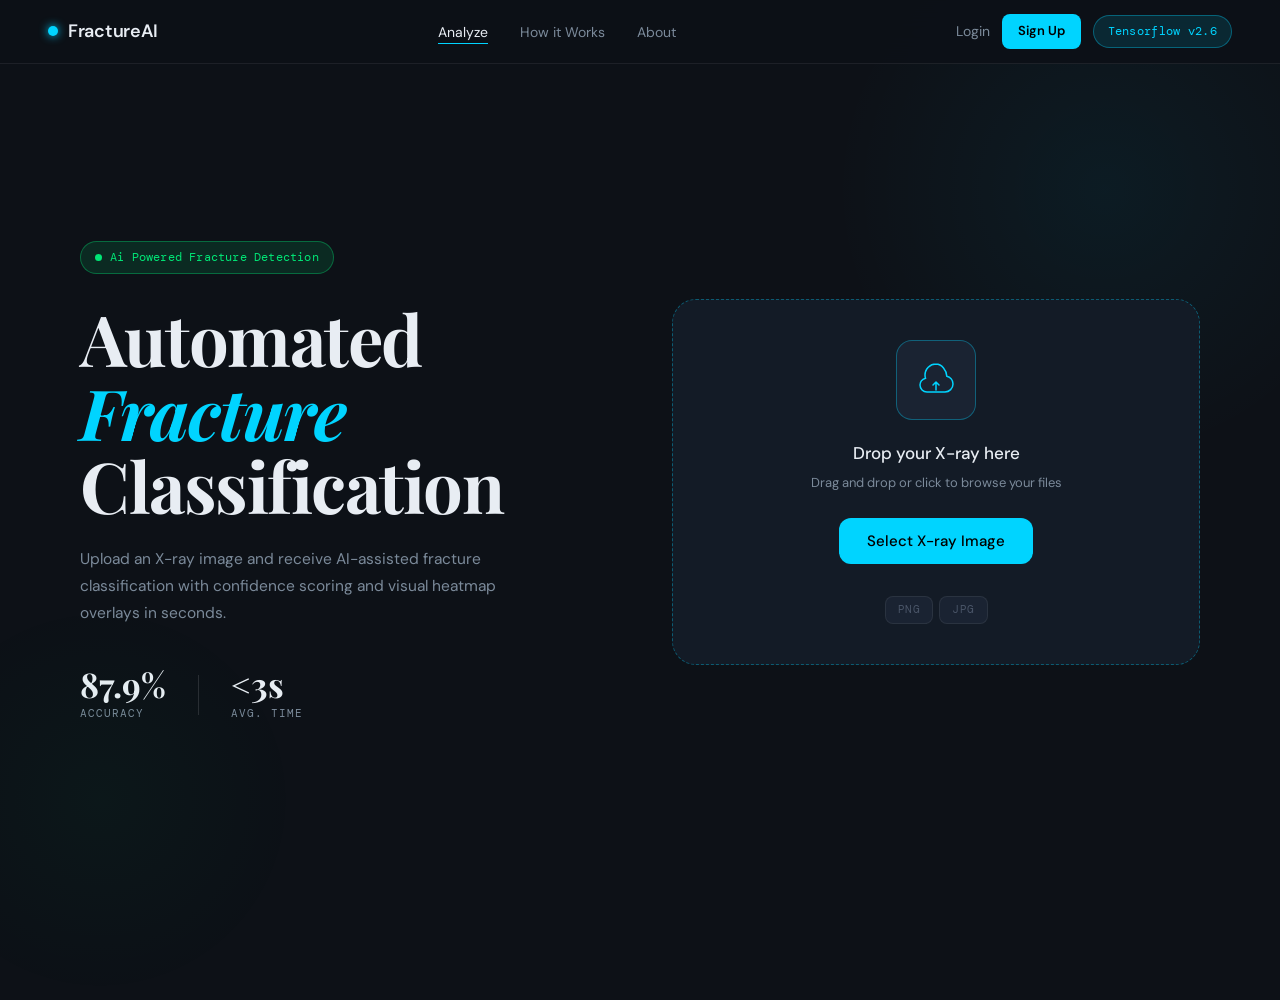
==== index.html @ 962eedee "Initial commit" ====
<!DOCTYPE html>
<html lang="en">
<head>
  <meta charset="UTF-8" />
  <meta name="viewport" content="width=device-width, initial-scale=1.0" />
  <title>FractureAI — Automated Fracture Classification</title>
  <link rel="preconnect" href="https://fonts.googleapis.com" />
  <link href="https://fonts.googleapis.com/css2?family=Playfair+Display:ital,wght@0,700;1,700&family=DM+Mono:wght@400;500&family=DM+Sans:wght@300;400;500;600&display=swap" rel="stylesheet" />
  <link rel="stylesheet" href="style.css" />
</head>
<body>

  <!-- ── NAVBAR ── -->
  <nav class="navbar">
    <a class="logo" href="index.html">
      <span class="logo-dot"></span>
      FractureAI
    </a>
    <ul class="nav-links">
      <li><a href="index.html" class="active">Analyze</a></li>
      <li><a href="how-it-works.html">How it Works</a></li>
      <li><a href="about.html">About</a></li>
    </ul>
    <div class="nav-right">
      <span class="tf-badge">Tensorflow v2.6</span>
    </div>
  </nav>

  <!-- ── HERO / UPLOAD SECTION ── -->
  <main>

    <!-- STATE 1: Upload -->
    <section class="hero" id="state-upload">
      <div class="hero-left">
        <div class="hero-badge">
          <span class="badge-dot"></span>
          Ai Powered Fracture Detection
        </div>
        <h1>Automated<br><em>Fracture</em><br>Classification</h1>
        <p class="hero-desc">
          Upload an X-ray image and receive AI-assisted fracture classification
          with confidence scoring and visual heatmap overlays in seconds.
        </p>
        <div class="stats-row">
          <div class="stat">
            <span class="stat-val">87.9%</span>
            <span class="stat-label">Accuracy</span>
          </div>
          <div class="stat-divider"></div>
          <div class="stat">
            <span class="stat-val">&lt;3s</span>
            <span class="stat-label">Avg. Time</span>
          </div>
        </div>
      </div>

      <div class="hero-right">
        <div class="upload-card" id="dropZone">
          <div class="upload-icon">
            <svg width="40" height="40" viewBox="0 0 40 40" fill="none">
              <path d="M20 4C14 4 9 9 9 15c0 1.2.2 2.3.5 3.3C6 19.5 4 22 4 25c0 3.9 3.1 7 7 7h18c4.4 0 8-3.6 8-8 0-3.8-2.6-7-6.2-7.8C30.6 10.4 25.8 4 20 4z" stroke="currentColor" stroke-width="1.5" fill="none"/>
              <path d="M20 22v8M17 25l3-3 3 3" stroke="currentColor" stroke-width="1.5" stroke-linecap="round" stroke-linejoin="round"/>
            </svg>
          </div>
          <p class="upload-title">Drop your X-ray here</p>
          <p class="upload-sub">Drag and drop or click to browse your files</p>
          <button class="btn btn-cyan" id="selectBtn" type="button">Select X-ray Image</button>
          <div class="fmt-badges">
            <span class="fmt-badge">PNG</span>
            <span class="fmt-badge">JPG</span>
          </div>
          <input type="file" id="fileInput" accept="image/png,image/jpeg,image/jpg" />
        </div>
      </div>
    </section>

    <!-- STATE 2: File Selected — Ready to Submit -->
    <section class="hero hidden" id="state-ready">
      <div class="hero-left">
        <div class="hero-badge">
          <span class="badge-dot"></span>
          Ai Powered Fracture Detection
        </div>
        <h1>Automated<br><em>Fracture</em><br>Classification</h1>
        <p class="hero-desc">
          Upload an X-ray image and receive AI-assisted fracture classification
          with confidence scoring and visual heatmap overlays in seconds.
        </p>
        <div class="stats-row">
          <div class="stat">
            <span class="stat-val">87.9%</span>
            <span class="stat-label">Accuracy</span>
          </div>
          <div class="stat-divider"></div>
          <div class="stat">
            <span class="stat-val">&lt;3s</span>
            <span class="stat-label">Avg. Time</span>
          </div>
        </div>
      </div>

      <div class="hero-right">
        <div class="upload-card uploaded">
          <div class="upload-preview-box">
            <img id="previewImg" src="" alt="X-ray preview" />
          </div>
          <p class="upload-filename" id="uploadFilename">image.png</p>
          <button class="btn btn-green" type="button" disabled>
            <svg width="16" height="16" viewBox="0 0 16 16" fill="none">
              <path d="M3 8l3.5 3.5L13 5" stroke="currentColor" stroke-width="2" stroke-linecap="round" stroke-linejoin="round"/>
            </svg>
            Uploaded
          </button>
          <div class="fmt-badges">
            <span class="fmt-badge">PNG</span>
            <span class="fmt-badge">JPG</span>
          </div>
        </div>
        <button class="btn btn-cyan btn-full" id="startBtn" type="button">
          Start Analysis
          <svg width="16" height="16" viewBox="0 0 16 16" fill="none">
            <path d="M6 4l5 4-5 4" stroke="currentColor" stroke-width="1.8" stroke-linecap="round" stroke-linejoin="round"/>
          </svg>
        </button>
      </div>
    </section>

    <!-- STATE 3: Analyzing -->
    <section class="analyzing-wrap hidden" id="state-analyzing">
      <div class="status-pill cyan-pill">
        <span class="pulse-dot cyan"></span>
        Analyzing...
      </div>

      <div class="analyzing-grid">
        <!-- Preview -->
        <div class="analysis-img-box">
          <img id="analyzingImg" src="" alt="X-ray being analyzed" />
        </div>

        <!-- Circle progress -->
        <div class="progress-wrap">
          <div class="circle-progress">
            <svg class="circle-svg" viewBox="0 0 160 160">
              <circle class="circle-track" cx="80" cy="80" r="68"/>
              <circle class="circle-fill" id="circleArc" cx="80" cy="80" r="68"/>
            </svg>
            <div class="circle-inner">
              <span class="circle-pct" id="pctDisplay">0%</span>
            </div>
          </div>
          <p class="progress-label">Processing image...</p>

          <!-- Mini stats shown during analysis -->
          <div class="analyzing-stats">
            <div class="analyzing-stat">
              <span class="analyzing-stat-label">Model</span>
              <span class="analyzing-stat-val">ResNet101</span>
            </div>
            <div class="analyzing-stat">
              <span class="analyzing-stat-label">Folds</span>
              <span class="analyzing-stat-val">5-Fold CV</span>
            </div>
            <div class="analyzing-stat">
              <span class="analyzing-stat-label">Augmentation</span>
              <span class="analyzing-stat-val">±10° rot/shear</span>
            </div>
            <div class="analyzing-stat">
              <span class="analyzing-stat-label">Input</span>
              <span class="analyzing-stat-val">224×224</span>
            </div>
          </div>
        </div>

        <!-- Steps checklist -->
        <ul class="steps-list" id="stepsList">
          <li class="step-item" id="step-0">
            <span class="step-dot"></span>
            Image uploaded and validated
          </li>
          <li class="step-item" id="step-1">
            <span class="step-dot"></span>
            Preprocessing and normalization
          </li>
          <li class="step-item" id="step-2">
            <span class="step-dot"></span>
            CNN feature extraction
          </li>
          <li class="step-item" id="step-3">
            <span class="step-dot"></span>
            Classification and scoring
          </li>
          <li class="step-item" id="step-4">
            <span class="step-dot"></span>
            Grad-CAM heatmap generation
          </li>
        </ul>

        <!-- Info panel filling the empty right space -->
        <div class="analyzing-info-panel">
          <!-- Removed content as requested -->
        </div>
      </div>

      <!-- Error message (hidden until needed) -->
      <div class="error-box hidden" id="errorBox">
        <svg width="18" height="18" viewBox="0 0 18 18" fill="none">
          <circle cx="9" cy="9" r="8" stroke="currentColor" stroke-width="1.5"/>
          <path d="M9 5v4M9 12.5v.5" stroke="currentColor" stroke-width="1.5" stroke-linecap="round"/>
        </svg>
        <span id="errorMsg">Something went wrong. Please try again.</span>
      </div>
    </section>

    <!-- STATE 4: Result -->
    <section class="result-wrap hidden" id="state-result">
      <div class="status-pill green-pill">
        <span class="pulse-dot green"></span>
        Analysis Complete
      </div>

      <div class="result-grid">
        <!-- Left: Image viewer — three panels side by side -->
        <div class="result-left">

          <div class="image-panels">
            <!-- Original -->
            <div class="img-panel">
              <div class="panel-img-box">
                <img id="resultOriginal" src="" alt="Original X-ray" />
              </div>
              <span class="panel-label">Original</span>
            </div>

            <!-- Heatmap -->
            <div class="img-panel">
              <div class="panel-img-box">
                <img id="resultHeatmap" src="" alt="Grad-CAM Heatmap" />
              </div>
              <span class="panel-label">Heatmap</span>
            </div>

            <!-- Light Board -->
            <div class="img-panel">
              <div class="panel-img-box lightboard-mode">
                <img id="resultLightboard" src="" alt="Light Board" />
              </div>
              <span class="panel-label">
                Light Board
                <span class="panel-sublabel">Negatoscope</span>
              </span>
            </div>
          </div>

          <div class="result-actions">
            <button class="btn btn-outline" type="button" id="downloadBtn">
              <svg width="15" height="15" viewBox="0 0 15 15" fill="none">
                <path d="M7.5 2v7m0 0l-3-3m3 3l3-3" stroke="currentColor" stroke-width="1.5" stroke-linecap="round" stroke-linejoin="round"/>
                <path d="M2 11h11" stroke="currentColor" stroke-width="1.5" stroke-linecap="round"/>
              </svg>
              Download
            </button>
            <button class="btn btn-cyan" type="button" onclick="resetToUpload()">New Analysis</button>
          </div>
        </div>

        <!-- Right: Score & metadata -->
        <div class="result-right">
          <!-- Confidence score -->
          <div class="score-card">
            <p class="card-label">CONFIDENCE SCORE</p>
            <p class="score-value" id="scoreValue">—</p>
            <div class="score-bar-bg">
              <div class="score-bar-fill" id="scoreBarFill"></div>
            </div>
          </div>

          <!-- Classification + Time -->
          <div class="info-grid">
            <div class="info-card">
              <p class="card-label">CLASSIFICATION RESULT</p>
              <div id="classificationBadge" class="classification-badge">—</div>
            </div>
            <div class="info-col">
              <div class="info-card">
                <p class="card-label">PROCESS TIME</p>
                <p class="info-value cyan" id="processTime">—</p>
              </div>
              <div class="info-card">
                <p class="card-label">MODEL</p>
                <p class="info-value cyan small">ResNet101</p>
              </div>
            </div>
          </div>

          <!-- Disclaimer -->
          <div class="disclaimer-card">
            <p class="disclaimer-title">Medical Disclaimer</p>
            <p class="disclaimer-text">
              This AI analysis is intended for research and educational purposes only.
              It does not constitute a medical diagnosis. Always consult a licensed
              radiologist or physician for clinical interpretation and treatment decisions.
            </p>
          </div>
        </div>
      </div>
    </section>

  </main>

  <script src="auth.js"></script>
  <script src="main.js"></script>
</body>
</html>
---- style.css ----
/* =============================================
   FractureAI — style.css
   ============================================= */

/* ── Reset & Base ── */
*, *::before, *::after {
  box-sizing: border-box;
  margin: 0;
  padding: 0;
}

:root {
  --bg:           #0d1117;
  --bg-2:         #131b26;
  --bg-3:         #1a2332;
  --bg-4:         #1f2c3d;

  --cyan:         #00d4ff;
  --cyan-dim:     rgba(0, 212, 255, 0.12);
  --cyan-border:  rgba(0, 212, 255, 0.35);

  --green:        #00e676;
  --green-dim:    rgba(0, 230, 118, 0.12);
  --green-border: rgba(0, 230, 118, 0.35);

  --red:          #ff4d4d;
  --red-dim:      rgba(255, 77, 77, 0.12);
  --red-border:   rgba(255, 77, 77, 0.3);

  --orange:       #ff9a3c;
  --orange-dim:   rgba(255, 154, 60, 0.12);
  --orange-border:rgba(255, 154, 60, 0.3);

  --text:         #e8edf3;
  --text-muted:   #7b8a9a;
  --text-faint:   #4a5568;

  --border:       rgba(255, 255, 255, 0.07);
  --border-mid:   rgba(255, 255, 255, 0.12);

  --radius-sm:    8px;
  --radius-md:    12px;
  --radius-lg:    18px;
  --radius-xl:    24px;

  --font-display: 'Playfair Display', serif;
  --font-mono:    'DM Mono', monospace;
  --font-body:    'DM Sans', sans-serif;
}

html {
  scroll-behavior: smooth;
}

body {
  background-color: var(--bg);
  color: var(--text);
  font-family: var(--font-body);
  font-size: 16px;
  line-height: 1.6;
  min-height: 100vh;
  overflow-x: hidden;
}

/* ── Utility ── */
.hidden {
  display: none !important;
}

/* ── NAVBAR ── */
.navbar {
  position: sticky;
  top: 0;
  z-index: 200;
  display: flex;
  align-items: center;
  justify-content: space-between;
  padding: 0 48px;
  height: 64px;
  background: rgba(13, 17, 23, 0.88);
  backdrop-filter: blur(18px);
  -webkit-backdrop-filter: blur(18px);
  border-bottom: 1px solid var(--border);
}

.logo {
  display: flex;
  align-items: center;
  gap: 10px;
  font-size: 18px;
  font-weight: 600;
  letter-spacing: -0.3px;
  color: var(--text);
  text-decoration: none;
  transition: opacity 0.2s;
}

.logo:hover {
  opacity: 0.8;
}

.logo-dot {
  width: 10px;
  height: 10px;
  background: var(--cyan);
  border-radius: 50%;
  box-shadow: 0 0 10px var(--cyan);
  animation: glow-pulse 2.4s ease-in-out infinite;
}

.nav-links {
  display: flex;
  align-items: center;
  gap: 32px;
  list-style: none;
}

.nav-links a {
  color: var(--text-muted);
  text-decoration: none;
  font-size: 14px;
  font-weight: 400;
  transition: color 0.2s;
  padding-bottom: 2px;
  border-bottom: 1.5px solid transparent;
}

.nav-links a:hover {
  color: var(--text);
}

.nav-links a.active {
  color: var(--text);
  border-bottom-color: var(--cyan);
}

.tf-badge {
  padding: 6px 14px;
  border: 1px solid var(--cyan-border);
  border-radius: 20px;
  font-size: 12px;
  font-family: var(--font-mono);
  color: var(--cyan);
  background: var(--cyan-dim);
  letter-spacing: 0.3px;
}

/* ── HERO (Upload States) ── */
.hero {
  display: grid;
  grid-template-columns: 1fr 1fr;
  align-items: center;
  gap: 64px;
  padding: 64px 80px;
  min-height: calc(100vh - 64px);
  position: relative;
}

/* Ambient glow */
.hero::before {
  content: '';
  position: absolute;
  top: -150px;
  right: -100px;
  width: 550px;
  height: 550px;
  background: radial-gradient(circle, rgba(0, 212, 255, 0.055) 0%, transparent 70%);
  pointer-events: none;
}

.hero::after {
  content: '';
  position: absolute;
  bottom: -100px;
  left: -100px;
  width: 400px;
  height: 400px;
  background: radial-gradient(circle, rgba(0, 230, 118, 0.03) 0%, transparent 70%);
  pointer-events: none;
}

/* ── Hero Badge ── */
.hero-badge {
  display: inline-flex;
  align-items: center;
  gap: 8px;
  padding: 6px 14px;
  background: var(--green-dim);
  border: 1px solid var(--green-border);
  border-radius: 20px;
  font-size: 12px;
  font-family: var(--font-mono);
  color: var(--green);
  margin-bottom: 28px;
  letter-spacing: 0.2px;
}

.badge-dot {
  width: 7px;
  height: 7px;
  background: var(--green);
  border-radius: 50%;
  animation: glow-pulse 1.8s ease-in-out infinite;
}

/* ── Hero Heading ── */
.hero-left h1 {
  font-family: var(--font-display);
  font-size: clamp(52px, 5.5vw, 76px);
  font-weight: 700;
  line-height: 1.04;
  letter-spacing: -1.5px;
  margin-bottom: 24px;
  animation: fade-up 0.7s ease both;
}

.hero-left h1 em {
  font-style: italic;
  color: var(--cyan);
}

.hero-desc {
  font-size: 15.5px;
  color: var(--text-muted);
  max-width: 440px;
  margin-bottom: 40px;
  line-height: 1.75;
  animation: fade-up 0.7s 0.1s ease both;
}

/* ── Stats Row ── */
.stats-row {
  display: flex;
  align-items: center;
  gap: 32px;
  animation: fade-up 0.7s 0.2s ease both;
}

.stat {
  display: flex;
  flex-direction: column;
  gap: 4px;
}

.stat-val {
  font-family: var(--font-display);
  font-size: 34px;
  font-weight: 700;
  line-height: 1;
  color: var(--text);
}

.stat-label {
  font-family: var(--font-mono);
  font-size: 11px;
  color: var(--text-muted);
  text-transform: uppercase;
  letter-spacing: 1px;
}

.stat-divider {
  width: 1px;
  height: 40px;
  background: var(--border-mid);
}

/* ── Upload Card ── */
.upload-card {
  background: var(--bg-2);
  border: 1.5px dashed var(--cyan-border);
  border-radius: var(--radius-xl);
  padding: 40px 32px;
  text-align: center;
  transition: border-color 0.3s, background 0.3s;
  position: relative;
}

.upload-card.drag-over {
  border-color: var(--cyan);
  background: rgba(0, 212, 255, 0.05);
}

.upload-card.uploaded {
  border-style: solid;
  border-color: var(--green-border);
}

.upload-icon {
  width: 80px;
  height: 80px;
  background: var(--bg-3);
  border: 1px solid var(--cyan-border);
  border-radius: 16px;
  margin: 0 auto 20px;
  display: flex;
  align-items: center;
  justify-content: center;
  color: var(--cyan);
}

.upload-preview-box {
  width: 100%;
  height: 160px;
  background: var(--bg-3);
  border: 1px solid var(--border-mid);
  border-radius: 12px;
  margin-bottom: 16px;
  overflow: hidden;
  display: flex;
  align-items: center;
  justify-content: center;
}

.upload-preview-box img {
  width: 100%;
  height: 100%;
  object-fit: contain;
}

.upload-title {
  font-size: 17px;
  font-weight: 500;
  margin-bottom: 6px;
  color: var(--text);
}

.upload-sub {
  font-size: 13px;
  color: var(--text-muted);
  margin-bottom: 24px;
}

.upload-filename {
  font-size: 13px;
  font-family: var(--font-mono);
  color: var(--text-muted);
  margin-bottom: 16px;
  overflow: hidden;
  text-overflow: ellipsis;
  white-space: nowrap;
}

#fileInput {
  display: none;
}

.fmt-badge {
  display: inline-block;
  margin-top: 16px;
  padding: 4px 12px;
  background: var(--bg-3);
  border: 1px solid var(--border);
  border-radius: var(--radius-sm);
  font-size: 11px;
  font-family: var(--font-mono);
  color: var(--text-faint);
  letter-spacing: 0.5px;
}

/* ── Buttons ── */
.btn {
  display: inline-flex;
  align-items: center;
  justify-content: center;
  gap: 8px;
  padding: 13px 28px;
  border-radius: var(--radius-md);
  font-size: 15px;
  font-weight: 500;
  font-family: var(--font-body);
  cursor: pointer;
  border: none;
  transition: opacity 0.2s, transform 0.15s, background 0.2s;
}

.btn:active {
  transform: scale(0.97);
}

.btn-cyan {
  background: var(--cyan);
  color: #000;
}

.btn-cyan:hover {
  opacity: 0.88;
}

.btn-green {
  background: var(--green);
  color: #000;
  cursor: default;
}

.btn-outline {
  background: transparent;
  color: var(--text);
  border: 1px solid var(--cyan-border);
}

.btn-outline:hover {
  background: var(--cyan-dim);
}

.btn-full {
  width: 100%;
  margin-top: 16px;
}

/* ── ANALYZING SECTION ── */
.analyzing-wrap {
  padding: 56px 80px;
  min-height: calc(100vh - 64px);
  display: flex;
  flex-direction: column;
  gap: 48px;
}

.status-pill {
  display: inline-flex;
  align-items: center;
  gap: 8px;
  padding: 7px 16px;
  border-radius: 20px;
  font-size: 12px;
  font-family: var(--font-mono);
  width: fit-content;
  letter-spacing: 0.3px;
}

.cyan-pill {
  border: 1px solid var(--cyan-border);
  color: var(--cyan);
  background: var(--cyan-dim);
}

.green-pill {
  border: 1px solid var(--green-border);
  color: var(--green);
  background: var(--green-dim);
}

.pulse-dot {
  width: 7px;
  height: 7px;
  border-radius: 50%;
  animation: glow-pulse 1.5s ease-in-out infinite;
}

.pulse-dot.cyan { background: var(--cyan); }
.pulse-dot.green { background: var(--green); }

/* ── Nav Right ── */
.nav-right {
  display: flex;
  align-items: center;
  gap: 12px;
}

.nav-user {
  display: flex;
  align-items: center;
  gap: 7px;
  font-size: 13px;
  color: var(--text-muted);
  font-family: var(--font-mono);
}

.nav-user-dot {
  width: 7px;
  height: 7px;
  background: var(--green);
  border-radius: 50%;
  box-shadow: 0 0 6px var(--green);
}

.nav-login {
  font-size: 14px;
  color: var(--text-muted);
  text-decoration: none;
  transition: color 0.2s;
}
.nav-login:hover { color: var(--text); }

.btn-signup {
  padding: 7px 16px;
  background: var(--cyan);
  color: #000;
  border-radius: var(--radius-sm);
  font-size: 13px;
  font-weight: 600;
  text-decoration: none;
  transition: opacity 0.2s;
}
.btn-signup:hover { opacity: 0.85; }

.btn-logout {
  padding: 7px 14px;
  background: transparent;
  border: 1px solid var(--border-mid);
  border-radius: var(--radius-sm);
  color: var(--text-muted);
  font-size: 13px;
  cursor: pointer;
  font-family: var(--font-body);
  transition: all 0.2s;
}
.btn-logout:hover {
  border-color: var(--red-border);
  color: var(--red);
}

/* ── Analyzing grid — 4 columns to fill empty space ── */
.analyzing-grid {
  display: grid;
  grid-template-columns: 420px 240px 320px;
  gap: 40px;
  align-items: center;
  justify-content: center;
}

/* Mini stats under circle */
.analyzing-stats {
  display: none;
  flex-direction: column;
  gap: 10px;
  margin-top: 20px;
  width: 100%;
}
.analyzing-stat {
  display: flex;
  justify-content: space-between;
  align-items: center;
  padding: 8px 12px;
  background: var(--bg-3);
  border: 1px solid var(--border);
  border-radius: var(--radius-sm);
}
.analyzing-stat-label {
  font-family: var(--font-mono);
  font-size: 10px;
  letter-spacing: 0.8px;
  color: var(--text-faint);
  text-transform: uppercase;
}
.analyzing-stat-val {
  font-family: var(--font-mono);
  font-size: 11px;
  color: var(--cyan);
}

/* Info panel filling the right side */
.analyzing-info-panel {
  display: none;
}
.analyzing-info-title {
  font-family: var(--font-mono);
  font-size: 11px;
  letter-spacing: 1.2px;
  color: var(--text-muted);
  text-transform: uppercase;
  margin-bottom: 4px;
}
.analyzing-info-item {
  display: flex;
  gap: 14px;
  align-items: flex-start;
}
.analyzing-info-dot {
  flex-shrink: 0;
  width: 8px;
  height: 8px;
  background: var(--cyan);
  border-radius: 50%;
  margin-top: 5px;
  box-shadow: 0 0 6px var(--cyan);
}
.analyzing-info-head {
  font-size: 13px;
  font-weight: 600;
  color: var(--text);
  margin-bottom: 4px;
}
.analyzing-info-text {
  font-size: 12px;
  color: var(--text-muted);
  line-height: 1.6;
}
.analyzing-disclaimer {
  font-size: 11px;
  color: var(--text-faint);
  line-height: 1.6;
  padding-top: 12px;
  border-top: 1px solid var(--border);
  font-family: var(--font-mono);
}

/* Analyzing image box */
.analysis-img-box {
  background: var(--bg-2);
  border: 1px solid var(--cyan-border);
  border-radius: var(--radius-lg);
  overflow: hidden;
  aspect-ratio: 1;
  display: flex;
  align-items: center;
  justify-content: center;
  width: 100%;
  max-width: 420px;
  margin: 0 auto;
}

.analysis-img-box img {
  width: 100%;
  height: 100%;
  object-fit: contain;
}

/* Circle progress */
.progress-wrap {
  display: flex;
  flex-direction: column;
  align-items: center;
  justify-content: center;
  gap: 18px;
}

.circle-progress {
  position: relative;
  width: 210px;
  height: 210px;
}

.circle-svg {
  transform: rotate(-90deg);
  width: 100%;
  height: 100%;
}

.circle-track {
  fill: none;
  stroke: var(--bg-3);
  stroke-width: 8;
}

.circle-fill {
  fill: none;
  stroke: var(--cyan);
  stroke-width: 8;
  stroke-linecap: round;
  stroke-dasharray: 427.26;   /* 2π × 68 */
  stroke-dashoffset: 427.26;
  transition: stroke-dashoffset 0.45s ease;
}

.circle-inner {
  position: absolute;
  inset: 0;
  display: flex;
  align-items: center;
  justify-content: center;
}

.circle-pct {
  font-family: var(--font-display);
  font-size: 40px;
  font-weight: 700;
  color: var(--cyan);
}

.progress-label {
  font-family: var(--font-mono);
  font-size: 12px;
  color: var(--text-muted);
  text-align: center;
}

/* Steps checklist */
.steps-list {
  list-style: none;
  display: flex;
  flex-direction: column;
  gap: 16px;
  align-self: center;
  justify-self: start;
  width: 100%;
  max-width: 320px;
}

.step-item {
  display: flex;
  align-items: center;
  gap: 12px;
  font-family: var(--font-mono);
  font-size: 13px;
  color: var(--text-muted);
  transition: color 0.4s;
}

.step-item.done {
  color: var(--green);
}

.step-dot {
  flex-shrink: 0;
  width: 10px;
  height: 10px;
  border-radius: 50%;
  background: var(--bg-3);
  border: 1.5px solid var(--text-faint);
  transition: background 0.4s, border-color 0.4s, box-shadow 0.4s;
}

.step-item.done .step-dot {
  background: var(--green);
  border-color: var(--green);
  box-shadow: 0 0 8px rgba(0, 230, 118, 0.6);
}

/* Error box */
.error-box {
  display: flex;
  align-items: center;
  gap: 12px;
  padding: 14px 20px;
  background: var(--red-dim);
  border: 1px solid var(--red-border);
  border-radius: var(--radius-md);
  color: var(--red);
  font-size: 14px;
  max-width: 560px;
}

/* ── RESULT SECTION ── */
.result-wrap {
  padding: 56px 80px;
  min-height: calc(100vh - 64px);
  display: flex;
  flex-direction: column;
  gap: 36px;
}

.result-grid {
  display: grid;
  grid-template-columns: 340px 1fr;
  gap: 56px;
  align-items: start;
}

/* ── Three image panels ── */
.result-grid {
  display: grid;
  grid-template-columns: 1fr 380px;
  gap: 56px;
  align-items: start;
}

.image-panels {
  display: grid;
  grid-template-columns: repeat(3, 1fr);
  gap: 16px;
}

.img-panel {
  display: flex;
  flex-direction: column;
  align-items: center;
  gap: 10px;
}

.panel-img-box {
  width: 100%;
  aspect-ratio: 1;
  background: var(--bg-2);
  border: 1px solid var(--cyan-border);
  border-radius: var(--radius-lg);
  overflow: hidden;
  display: flex;
  align-items: center;
  justify-content: center;
  transition: box-shadow 0.3s;
}

.panel-img-box img {
  width: 100%;
  height: 100%;
  object-fit: contain;
}

.panel-img-box.lightboard-mode {
  background: #ffffff;
  border-color: rgba(255,255,255,0.4);
  box-shadow: 0 0 30px rgba(255,255,255,0.2), 0 0 60px rgba(255,255,255,0.08);
}

.panel-img-box.lightboard-mode img {
  filter: none;
}

.panel-label {
  font-family: var(--font-mono);
  font-size: 12px;
  color: var(--text-muted);
  text-align: center;
  letter-spacing: 0.5px;
  display: flex;
  flex-direction: column;
  align-items: center;
  gap: 2px;
}

.panel-sublabel {
  font-size: 10px;
  color: var(--text-faint);
  letter-spacing: 0.3px;
}

.fmt-badges {
  display: flex;
  gap: 6px;
  justify-content: center;
  margin-top: 16px;
}

.result-actions {
  display: flex;
  gap: 10px;
  margin-top: 14px;
}

.result-actions .btn {
  flex: 1;
  padding: 12px;
  font-size: 14px;
}

/* Result right column */
.result-right {
  display: flex;
  flex-direction: column;
  gap: 14px;
}

.score-card {
  background: var(--bg-2);
  border: 1px solid var(--cyan-border);
  border-radius: var(--radius-lg);
  padding: 24px 28px;
}

.card-label {
  font-family: var(--font-mono);
  font-size: 11px;
  letter-spacing: 1.2px;
  color: var(--text-muted);
  text-transform: uppercase;
  margin-bottom: 10px;
}

.score-value {
  font-family: var(--font-display);
  font-size: 52px;
  font-weight: 700;
  color: var(--green);
  line-height: 1;
  margin-bottom: 16px;
}

.score-bar-bg {
  height: 7px;
  background: var(--bg-3);
  border-radius: 4px;
  overflow: hidden;
}

.score-bar-fill {
  height: 100%;
  width: 0%;
  background: linear-gradient(90deg, var(--green), #00ffaa);
  border-radius: 4px;
  transition: width 1.2s cubic-bezier(0.25, 1, 0.5, 1);
}

.info-grid {
  display: grid;
  grid-template-columns: 1fr 1fr;
  gap: 12px;
}

.info-col {
  display: flex;
  flex-direction: column;
  gap: 12px;
}

.info-card {
  background: var(--bg-2);
  border: 1px solid var(--border);
  border-radius: var(--radius-md);
  padding: 18px 20px;
}

.info-value {
  font-size: 22px;
  font-weight: 600;
}

.info-value.cyan {
  color: var(--cyan);
}

.info-value.small {
  font-size: 17px;
}

.classification-badge {
  padding: 12px 20px;
  border-radius: var(--radius-sm);
  font-size: 20px;
  font-weight: 700;
  text-align: center;
  margin-top: 6px;
}

.classification-badge.fractured {
  background: var(--red-dim);
  border: 1px solid var(--red-border);
  color: var(--red);
}

.classification-badge.non-fractured {
  background: var(--green-dim);
  border: 1px solid var(--green-border);
  color: var(--green);
}

.disclaimer-card {
  background: var(--orange-dim);
  border: 1px solid var(--orange-border);
  border-radius: var(--radius-md);
  padding: 18px 20px;
}

.disclaimer-title {
  font-family: var(--font-mono);
  font-size: 11px;
  letter-spacing: 1px;
  color: var(--orange);
  text-transform: uppercase;
  margin-bottom: 8px;
}

.disclaimer-text {
  font-size: 12.5px;
  color: rgba(255, 154, 60, 0.75);
  line-height: 1.65;
}

/* ── ANIMATIONS ── */
@keyframes glow-pulse {
  0%, 100% { opacity: 1; transform: scale(1); }
  50%       { opacity: 0.55; transform: scale(0.82); }
}

@keyframes fade-up {
  from { opacity: 0; transform: translateY(18px); }
  to   { opacity: 1; transform: translateY(0); }
}

/* ── RESPONSIVE ── */
@media (max-width: 1024px) {
  .hero {
    grid-template-columns: 1fr;
    padding: 48px 40px;
    gap: 40px;
  }

  .analyzing-grid {
    grid-template-columns: 1fr 1fr;
    justify-items: center;
  }

  .analysis-img-box {
    grid-column: span 2;
    max-width: 360px;
    margin: 0 auto;
    width: 100%;
  }

  .steps-list {
    grid-column: span 2;
    justify-self: center;
    max-width: 520px;
  }

  .result-grid {
    grid-template-columns: 1fr;
  }

  .image-panels {
    grid-template-columns: repeat(3, 1fr);
  }
}

@media (max-width: 768px) {
  .navbar { padding: 0 24px; }
  .nav-links { gap: 20px; }
  .hero { padding: 36px 24px; }
  .analyzing-wrap, .result-wrap { padding: 36px 24px; }

  .analyzing-grid {
    grid-template-columns: 1fr;
  }

  .analysis-img-box {
    grid-column: span 1;
    max-width: 100%;
  }

  .analyzing-info-panel { grid-column: span 1; }
  .image-panels { grid-template-columns: 1fr; }
  .info-grid { grid-template-columns: 1fr; }
}
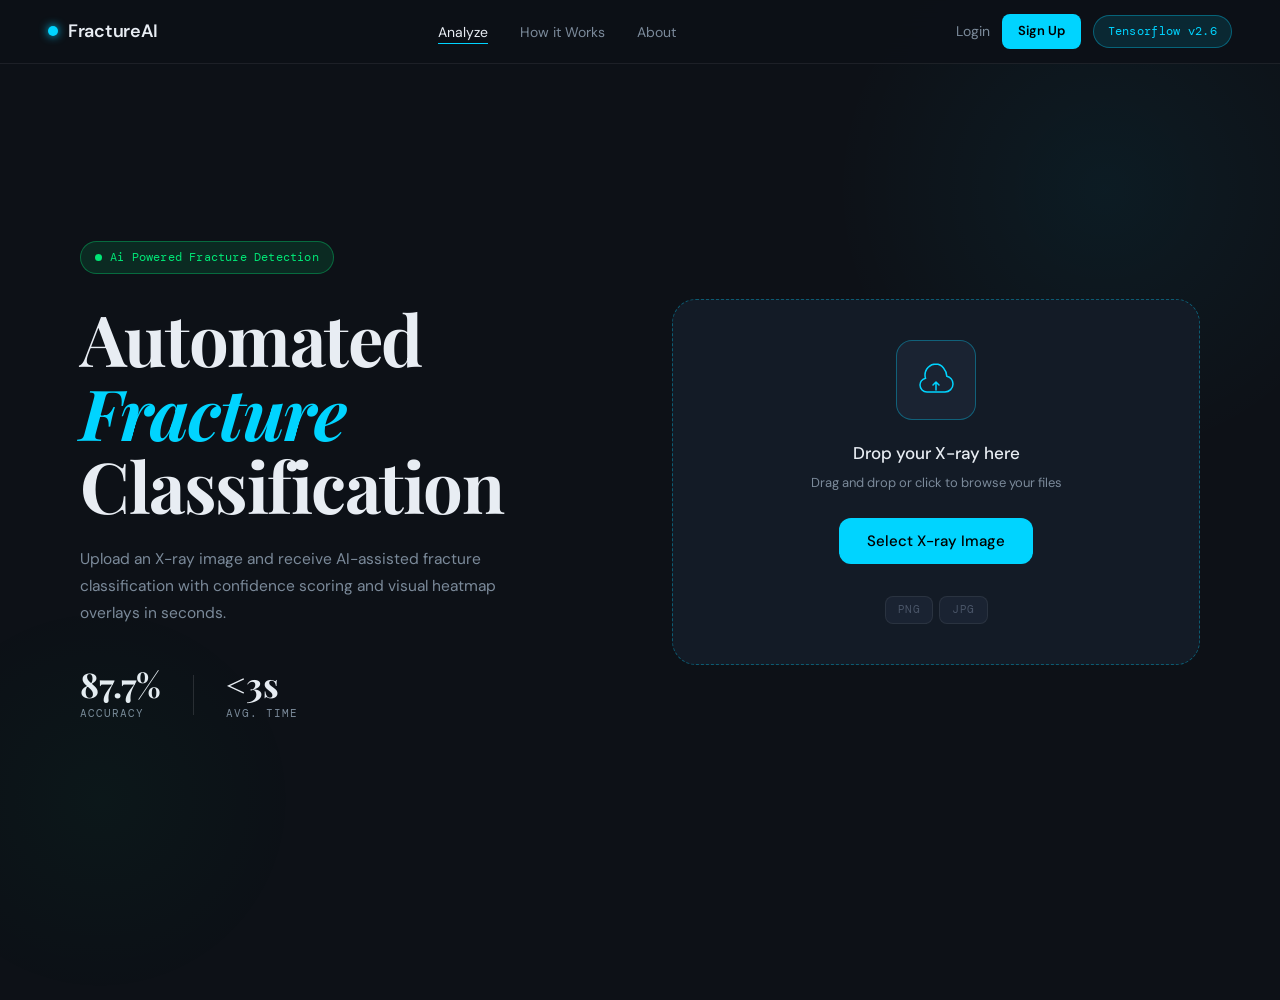
==== commit ed121c95: "c" ====
--- a/index.html
+++ b/index.html
@@ -43,7 +43,7 @@
         </p>
         <div class="stats-row">
           <div class="stat">
-            <span class="stat-val">87.9%</span>
+            <span class="stat-val">87.7%</span>
             <span class="stat-label">Accuracy</span>
           </div>
           <div class="stat-divider"></div>
@@ -88,7 +88,7 @@
         </p>
         <div class="stats-row">
           <div class="stat">
-            <span class="stat-val">87.9%</span>
+            <span class="stat-val">87.7%</span>
             <span class="stat-label">Accuracy</span>
           </div>
           <div class="stat-divider"></div>
@@ -311,4 +311,4 @@
   <script src="auth.js"></script>
   <script src="main.js"></script>
 </body>
-</html>+</html>
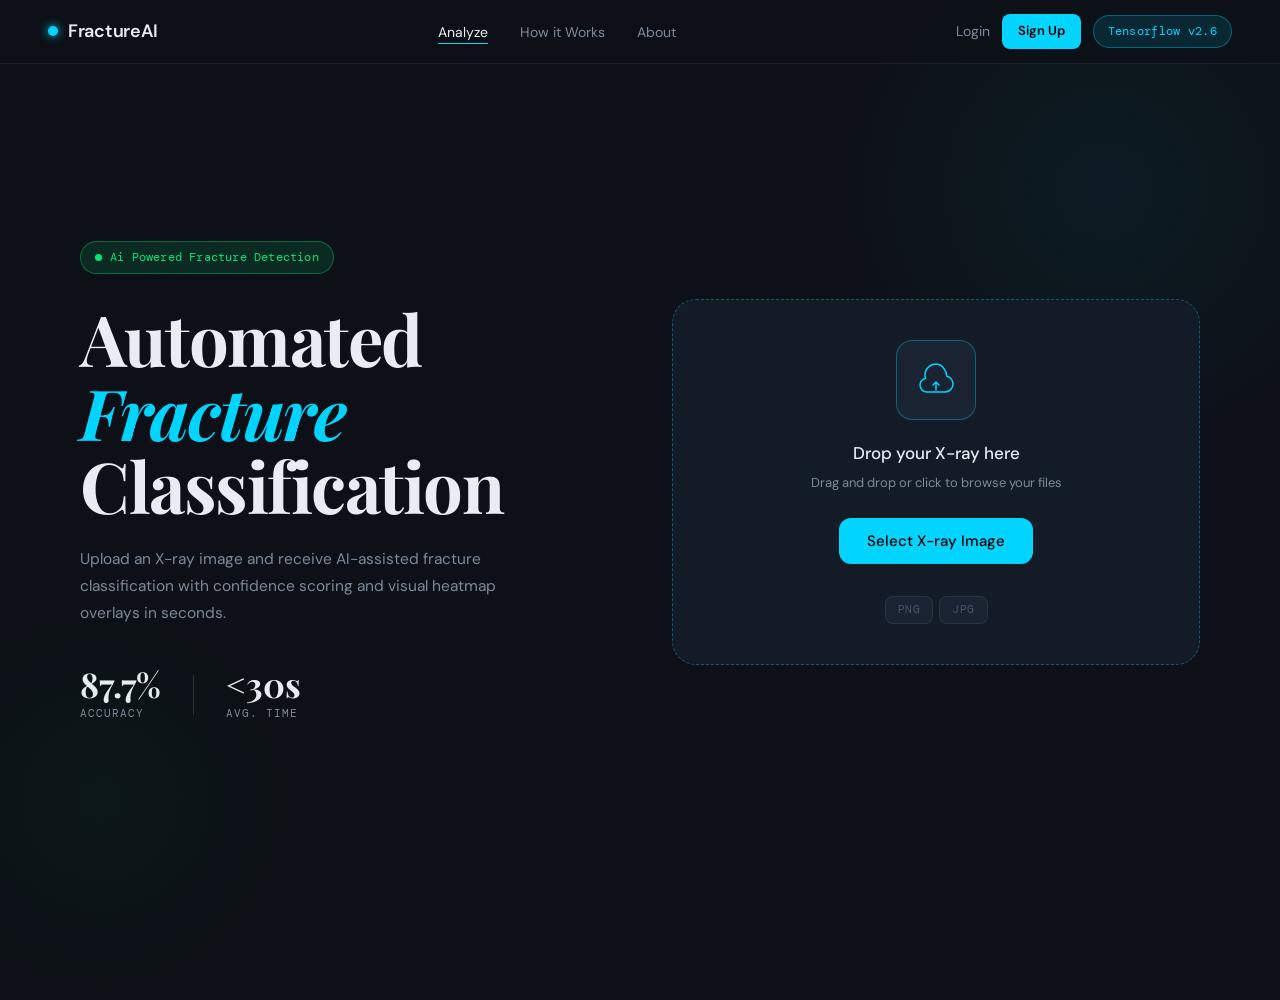
==== commit 1fcd969a: "c" ====
--- a/index.html
+++ b/index.html
@@ -48,7 +48,7 @@
           </div>
           <div class="stat-divider"></div>
           <div class="stat">
-            <span class="stat-val">&lt;3s</span>
+            <span class="stat-val">&lt;30s</span>
             <span class="stat-label">Avg. Time</span>
           </div>
         </div>
@@ -93,7 +93,7 @@
           </div>
           <div class="stat-divider"></div>
           <div class="stat">
-            <span class="stat-val">&lt;3s</span>
+            <span class="stat-val">&lt;30s</span>
             <span class="stat-label">Avg. Time</span>
           </div>
         </div>
@@ -309,6 +309,9 @@
   </main>
 
   <script src="auth.js"></script>
+  <script src="https://cdn.jsdelivr.net/npm/jspdf@2.5.1/dist/jspdf.umd.min.js"></script>
+  <script src="report.js"></script>
   <script src="main.js"></script>
+  <script src="pdf-download.js"></script>
 </body>
 </html>
